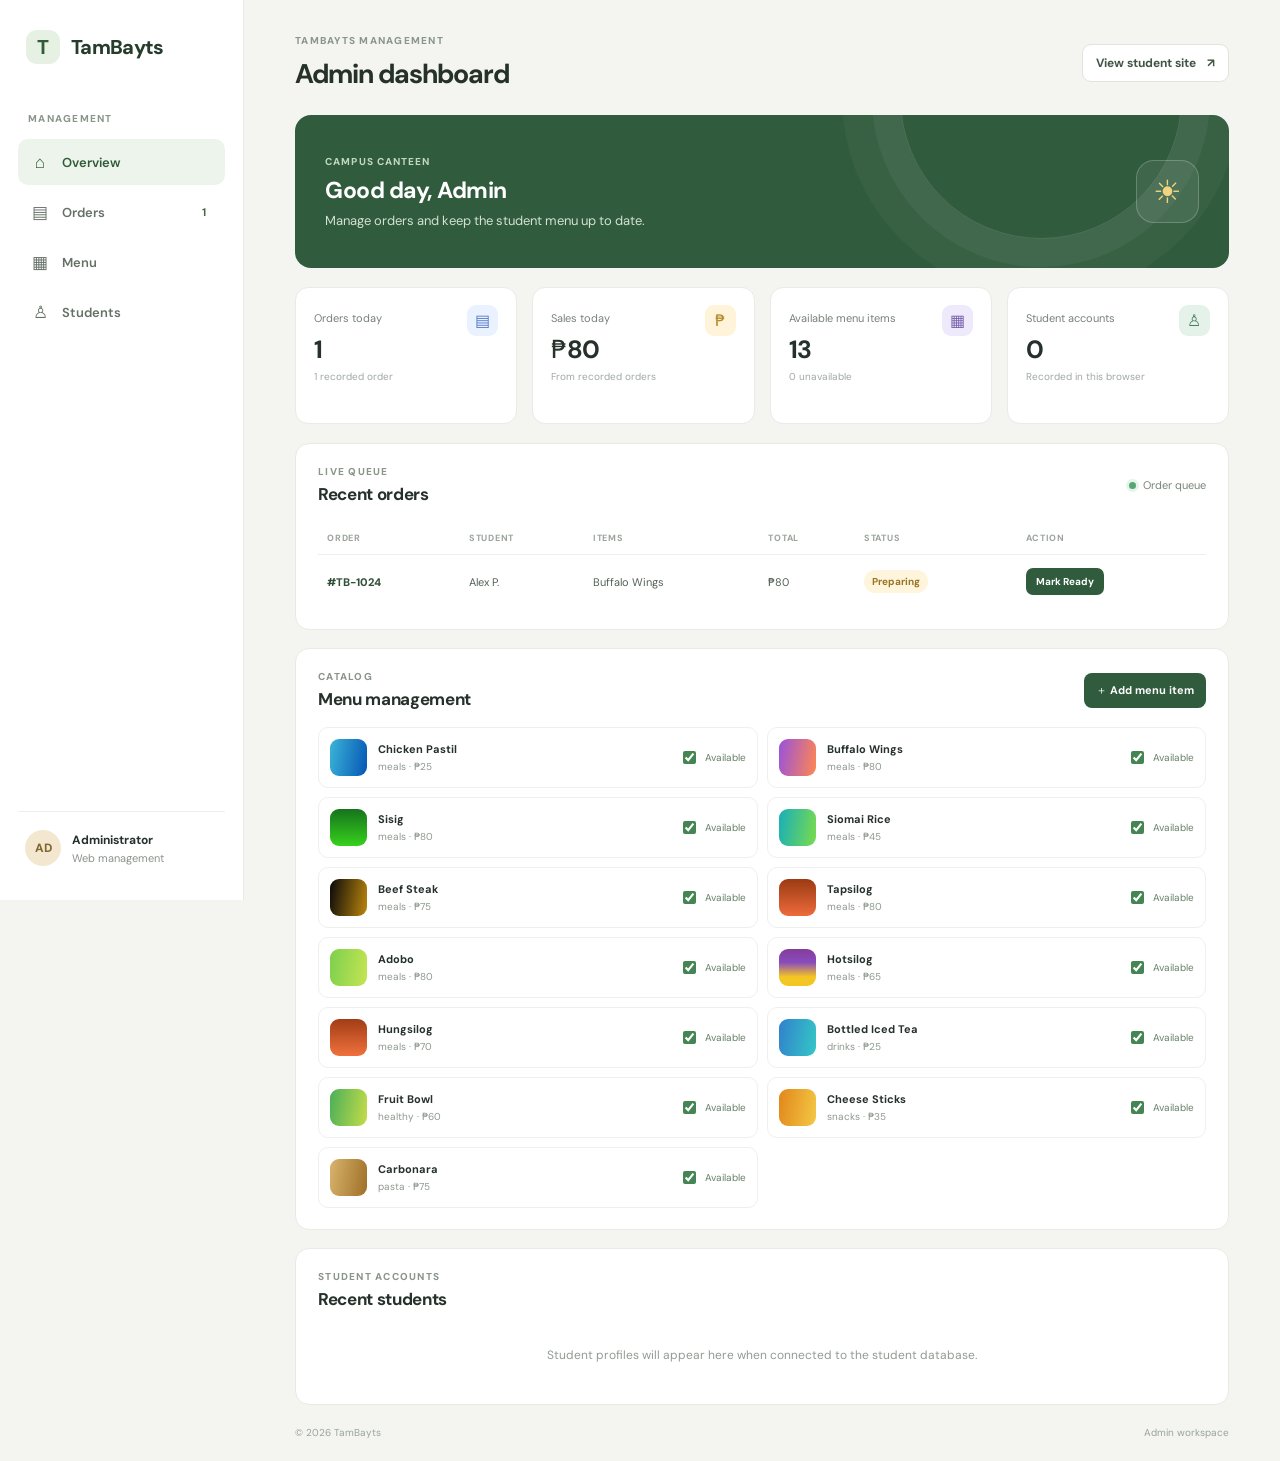
==== admin.html @ 19f4a73f "Add files via upload" ====
<!DOCTYPE html>
<html lang="en">
<head>
  <meta charset="UTF-8">
  <meta name="viewport" content="width=device-width, initial-scale=1">
  <meta name="theme-color" content="#f4f5f0">
  <title>TamBayts | Admin dashboard</title>
  <link rel="preconnect" href="https://fonts.googleapis.com">
  <link rel="preconnect" href="https://fonts.gstatic.com" crossorigin>
  <link href="https://fonts.googleapis.com/css2?family=DM+Sans:wght@400;500;600;700;800&display=swap" rel="stylesheet">
  <link rel="stylesheet" href="admin.css">
</head>
<body>
  <div class="admin-layout">
    <aside class="sidebar">
      <a class="wordmark" href="index.html"><span class="brand-mark">T</span> TamBayts</a>
      <p class="side-label">MANAGEMENT</p>
      <a class="side-link active" href="#overview"><span>⌂</span> Overview</a>
      <a class="side-link" href="#orders"><span>▤</span> Orders <b id="nav-order-count">0</b></a>
      <a class="side-link" href="#menu"><span>▦</span> Menu</a>
      <a class="side-link" href="#students"><span>♙</span> Students</a>
      <div class="sidebar-bottom"><div class="admin-avatar">AD</div><div><strong>Administrator</strong><small>Web management</small></div></div>
    </aside>

    <main class="dashboard" id="overview">
      <header class="topbar"><div><p class="eyebrow">TAMBAYTS MANAGEMENT</p><h1>Admin dashboard</h1></div><a class="view-site" href="index.html">View student site <span>↗</span></a></header>
      <section class="welcome"><div><p class="welcome-kicker">CAMPUS CANTEEN</p><h2>Good day, Admin</h2><p>Manage orders and keep the student menu up to date.</p></div><div class="welcome-icon">☀</div></section>

      <section class="stats" aria-label="Store summary">
        <article class="stat-card"><div class="stat-icon orders-icon">▤</div><span>Orders today</span><strong id="stat-orders">0</strong><small id="stat-orders-note">No orders yet</small></article>
        <article class="stat-card"><div class="stat-icon revenue-icon">₱</div><span>Sales today</span><strong id="stat-sales">₱0</strong><small>From recorded orders</small></article>
        <article class="stat-card"><div class="stat-icon menu-icon">▦</div><span>Available menu items</span><strong id="stat-menu">0</strong><small id="stat-menu-note">0 unavailable</small></article>
        <article class="stat-card"><div class="stat-icon student-icon">♙</div><span>Student accounts</span><strong id="stat-students">0</strong><small>Recorded in this browser</small></article>
      </section>

      <section class="panel order-panel" id="orders">
        <div class="panel-heading"><div><p class="eyebrow">LIVE QUEUE</p><h2>Recent orders</h2></div><span class="live-indicator"><i></i> Order queue</span></div>
        <div class="table-wrap"><table><thead><tr><th>ORDER</th><th>STUDENT</th><th>ITEMS</th><th>TOTAL</th><th>STATUS</th><th>ACTION</th></tr></thead><tbody id="admin-orders"></tbody></table></div>
        <div class="empty-state hidden" id="no-orders">No orders to show yet.</div>
      </section>

      <section class="panel menu-panel" id="menu">
        <div class="panel-heading"><div><p class="eyebrow">CATALOG</p><h2>Menu management</h2></div><button class="primary-button" id="add-menu-item">＋ Add menu item</button></div>
        <div class="menu-list" id="admin-menu"></div>
      </section>

      <section class="panel students-panel" id="students">
        <div class="panel-heading"><div><p class="eyebrow">STUDENT ACCOUNTS</p><h2>Recent students</h2></div></div>
        <div id="admin-students" class="student-list"></div>
        <div class="empty-state" id="no-students">Student profiles will appear here when connected to the student database.</div>
      </section>
      <footer>© 2026 TamBayts <span>Admin workspace</span></footer>
    </main>
  </div>
  <div class="toast" id="admin-toast" role="status" aria-live="polite"></div>
  <script src="app-data.js"></script>
  <script src="admin.js"></script>
</body>
</html>
---- admin.css ----
:root {
  font-family: "DM Sans", Arial, sans-serif;
  color: #26312b;
  background: #f4f5f0;
  font-synthesis: none;
  text-rendering: optimizeLegibility;
}

* {
  box-sizing: border-box;
}

body {
  margin: 0;
}

.admin-layout {
  min-height: 100vh;
}

.sidebar {
  position: fixed;
  inset: 0 auto 0 0;
  width: 244px;
  padding: 30px 18px;
  background: #fff;
  border-right: 1px solid #e9ebe5;
  display: flex;
  flex-direction: column;
}

.wordmark {
  display: flex;
  align-items: center;
  gap: 11px;
  margin: 0 0 48px 8px;
  color: #263d2d;
  text-decoration: none;
  font-size: 20px;
  font-weight: 800;
  letter-spacing: -0.7px;
}

.brand-mark {
  width: 34px;
  height: 34px;
  display: grid;
  place-items: center;
  border-radius: 11px;
  background: #e6f1e4;
  color: #315b38;
}

.side-label,
.eyebrow {
  margin: 0 0 9px;
  color: #8a968b;
  font-size: 10px;
  font-weight: 800;
  letter-spacing: 1.25px;
}

.side-label {
  padding-left: 10px;
  margin-bottom: 12px;
}

.side-link {
  height: 46px;
  display: flex;
  align-items: center;
  gap: 12px;
  margin: 2px 0;
  padding: 0 12px;
  border-radius: 10px;
  color: #657067;
  text-decoration: none;
  font-size: 13px;
  font-weight: 600;
}

.side-link span {
  width: 20px;
  font-size: 17px;
  text-align: center;
}

.side-link.active {
  background: #edf4eb;
  color: #315b38;
}

.side-link b {
  margin-left: auto;
  padding: 3px 7px;
  border-radius: 20px;
  background: #fff;
  color: #456449;
  font-size: 11px;
}

.sidebar-bottom {
  display: flex;
  align-items: center;
  gap: 11px;
  margin-top: auto;
  padding: 18px 7px 4px;
  border-top: 1px solid #edf0ea;
}

.admin-avatar {
  width: 36px;
  height: 36px;
  display: grid;
  place-items: center;
  border-radius: 50%;
  background: #f3e8cf;
  color: #81662d;
  font-size: 12px;
  font-weight: 800;
}

.sidebar-bottom strong,
.sidebar-bottom small {
  display: block;
}

.sidebar-bottom strong {
  font-size: 12px;
}

.sidebar-bottom small {
  margin-top: 3px;
  color: #8a938b;
  font-size: 11px;
}

.dashboard {
  max-width: 1500px;
  margin-left: 244px;
  padding: 34px clamp(22px, 4vw, 58px) 22px;
}

.topbar {
  display: flex;
  align-items: center;
  justify-content: space-between;
  gap: 20px;
  margin-bottom: 24px;
}

.topbar h1 {
  margin: 0;
  font-size: 27px;
  letter-spacing: -1px;
}

.view-site {
  padding: 10px 13px;
  border: 1px solid #dfe5dc;
  border-radius: 9px;
  background: white;
  color: #415545;
  text-decoration: none;
  font-size: 12px;
  font-weight: 700;
}

.view-site span {
  margin-left: 8px;
}

.welcome {
  position: relative;
  display: flex;
  align-items: center;
  justify-content: space-between;
  min-height: 153px;
  padding: 25px 30px;
  overflow: hidden;
  border-radius: 16px;
  background: #315b3d;
  color: white;
}

.welcome:after {
  content: "";
  position: absolute;
  width: 280px;
  height: 280px;
  right: 5%;
  top: -158px;
  border: 1px solid #ffffff20;
  border-radius: 50%;
  box-shadow: 0 0 0 28px #ffffff0c, 0 0 0 58px #ffffff09;
}

.welcome-kicker {
  margin: 0 0 7px;
  color: #c1d8bd;
  font-size: 10px;
  font-weight: 800;
  letter-spacing: 1.1px;
}

.welcome h2 {
  margin: 0;
  font-size: 23px;
  letter-spacing: -0.5px;
}

.welcome p:last-child {
  margin: 7px 0 0;
  color: #d4e2d2;
  font-size: 13px;
}

.welcome-icon {
  z-index: 1;
  display: grid;
  place-items: center;
  width: 63px;
  height: 63px;
  border: 1px solid #ffffff36;
  border-radius: 18px;
  background: #ffffff12;
  color: #f0d47f;
  font-size: 32px;
}

.stats {
  display: grid;
  grid-template-columns: repeat(4, minmax(0, 1fr));
  gap: 15px;
  margin: 19px 0;
}

.stat-card {
  position: relative;
  min-height: 137px;
  padding: 17px 18px;
  border: 1px solid #e9ebe5;
  border-radius: 13px;
  background: #fff;
}

.stat-icon {
  width: 31px;
  height: 31px;
  display: grid;
  place-items: center;
  float: right;
  border-radius: 9px;
  font-weight: 700;
}

.orders-icon {
  background: #eaf1ff;
  color: #557bc5;
}

.revenue-icon {
  background: #fff4d9;
  color: #b28b2c;
}

.menu-icon {
  background: #eee9fb;
  color: #7862ab;
}

.student-icon {
  background: #e4f2e9;
  color: #50805f;
}

.stat-card > span {
  display: block;
  margin-top: 6px;
  color: #778179;
  font-size: 11px;
}

.stat-card > strong {
  display: block;
  margin-top: 8px;
  font-size: 25px;
  letter-spacing: -0.6px;
}

.stat-card > small {
  display: block;
  margin-top: 4px;
  color: #a0a8a1;
  font-size: 10px;
}

.panel {
  margin-top: 18px;
  padding: 21px 22px;
  border: 1px solid #e8ebe4;
  border-radius: 14px;
  background: #fff;
}

.panel-heading {
  display: flex;
  align-items: center;
  justify-content: space-between;
  gap: 14px;
  margin-bottom: 17px;
}

.panel-heading h2 {
  margin: 0;
  font-size: 17px;
  letter-spacing: -0.35px;
}

.panel-heading .eyebrow {
  margin-bottom: 5px;
}

.live-indicator {
  display: flex;
  align-items: center;
  gap: 7px;
  color: #78847a;
  font-size: 11px;
}

.live-indicator i {
  width: 7px;
  height: 7px;
  border-radius: 50%;
  background: #55a773;
  box-shadow: 0 0 0 3px #e7f4eb;
}

.table-wrap {
  width: 100%;
  overflow-x: auto;
}

table {
  width: 100%;
  border-collapse: collapse;
  white-space: nowrap;
}

th {
  padding: 10px 9px;
  border-bottom: 1px solid #edf0ea;
  color: #9ba39c;
  text-align: left;
  font-size: 9px;
  letter-spacing: 0.7px;
}

td {
  padding: 13px 9px;
  border-bottom: 1px solid #f0f1ed;
  color: #536057;
  font-size: 11px;
}

tbody tr:last-child td {
  border-bottom: 0;
}

.order-code {
  color: #324f39;
  font-weight: 800;
}

.status-pill {
  display: inline-block;
  padding: 5px 8px;
  border-radius: 20px;
  background: #fff4dc;
  color: #987422;
  font-size: 10px;
  font-weight: 700;
}

.status-pill.ready {
  background: #e8f4e9;
  color: #40704a;
}

.status-pill.picked {
  background: #edf0ed;
  color: #727d74;
}

.table-action {
  padding: 7px 10px;
  border: 0;
  border-radius: 7px;
  background: #315b3d;
  color: #fff;
  font: inherit;
  font-size: 10px;
  font-weight: 700;
  cursor: pointer;
}

.table-action:disabled {
  background: #e9ede8;
  color: #8c958c;
  cursor: default;
}

.primary-button {
  padding: 10px 12px;
  border: 0;
  border-radius: 8px;
  background: #315b3d;
  color: white;
  font: inherit;
  font-size: 11px;
  font-weight: 700;
  cursor: pointer;
}

.menu-list {
  display: grid;
  grid-template-columns: repeat(2, minmax(0, 1fr));
  gap: 9px;
}

.menu-row {
  display: flex;
  align-items: center;
  gap: 11px;
  min-width: 0;
  padding: 11px;
  border: 1px solid #eff0ec;
  border-radius: 10px;
}

.food-swatch {
  width: 37px;
  height: 37px;
  flex: none;
  border-radius: 9px;
  background: linear-gradient(140deg, #f4cf75, #e6a94c);
}

.menu-details {
  flex: 1;
  min-width: 0;
}

.menu-details strong,
.menu-details small {
  display: block;
  overflow: hidden;
  text-overflow: ellipsis;
  white-space: nowrap;
}

.menu-details strong {
  font-size: 11px;
}

.menu-details small {
  margin-top: 4px;
  color: #8e988f;
  font-size: 10px;
}

.availability {
  display: flex;
  align-items: center;
  gap: 6px;
  color: #67816a;
  font-size: 10px;
  white-space: nowrap;
}

.availability input {
  accent-color: #458554;
}

.availability.off {
  color: #ac756d;
}

.student-list {
  display: grid;
  grid-template-columns: repeat(2, minmax(0, 1fr));
  gap: 9px;
}

.student-row {
  display: flex;
  align-items: center;
  gap: 10px;
  padding: 11px;
  border: 1px solid #eff0ec;
  border-radius: 10px;
}

.student-avatar {
  width: 33px;
  height: 33px;
  display: grid;
  place-items: center;
  border-radius: 50%;
  background: #edf3e9;
  color: #466346;
  font-size: 10px;
  font-weight: 800;
}

.student-row strong,
.student-row small {
  display: block;
}

.student-row strong {
  font-size: 11px;
}

.student-row small {
  margin-top: 3px;
  color: #929b93;
  font-size: 10px;
}

.empty-state {
  padding: 20px 10px;
  color: #929b93;
  text-align: center;
  font-size: 12px;
}

.hidden {
  display: none !important;
}

footer {
  display: flex;
  justify-content: space-between;
  margin-top: 21px;
  color: #9aa39b;
  font-size: 10px;
}

.toast {
  position: fixed;
  left: 50%;
  bottom: 22px;
  z-index: 5;
  padding: 11px 16px;
  transform: translate(-50%, 15px);
  border-radius: 9px;
  background: #263b2c;
  color: #fff;
  font-size: 12px;
  opacity: 0;
  pointer-events: none;
  transition: 0.2s;
}

.toast.show {
  transform: translate(-50%, 0);
  opacity: 1;
}

@media (max-width: 1050px) {
  .sidebar {
    width: 205px;
  }

  .dashboard {
    margin-left: 205px;
    padding: 28px 24px;
  }

  .stats {
    grid-template-columns: repeat(2, minmax(0, 1fr));
  }
}

@media (max-width: 720px) {
  .sidebar {
    position: sticky;
    inset: 0 0 auto;
    width: auto;
    height: 62px;
    z-index: 4;
    flex-direction: row;
    align-items: center;
    padding: 0 14px;
    border-right: 0;
    border-bottom: 1px solid #e9ebe5;
  }

  .wordmark {
    margin: 0 auto 0 0;
    font-size: 17px;
  }

  .brand-mark {
    width: 31px;
    height: 31px;
  }

  .side-label,
  .sidebar-bottom {
    display: none;
  }

  .side-link {
    width: 38px;
    height: 38px;
    justify-content: center;
    gap: 0;
    margin: 0 2px;
    padding: 0;
  }

  .side-link span {
    font-size: 16px;
  }

  .side-link:not(.active) {
    font-size: 0;
  }

  .side-link b {
    display: none;
  }

  .dashboard {
    margin: 0;
    padding: 23px 15px;
  }

  .topbar h1 {
    font-size: 23px;
  }

  .view-site {
    font-size: 10px;
  }

  .welcome {
    min-height: 136px;
    padding: 20px;
  }

  .welcome h2 {
    font-size: 20px;
  }

  .stats {
    gap: 9px;
  }

  .stat-card {
    min-height: 124px;
    padding: 13px;
  }

  .stat-card > strong {
    font-size: 22px;
  }

  .panel {
    padding: 17px 13px;
  }

  .panel-heading h2 {
    font-size: 15px;
  }

  .menu-list,
  .student-list {
    grid-template-columns: 1fr;
  }

  .menu-panel .panel-heading {
    align-items: flex-start;
  }

  .menu-panel .primary-button {
    font-size: 10px;
    padding: 9px;
  }

  .order-panel table {
    min-width: 670px;
  }

  footer {
    font-size: 9px;
  }
}
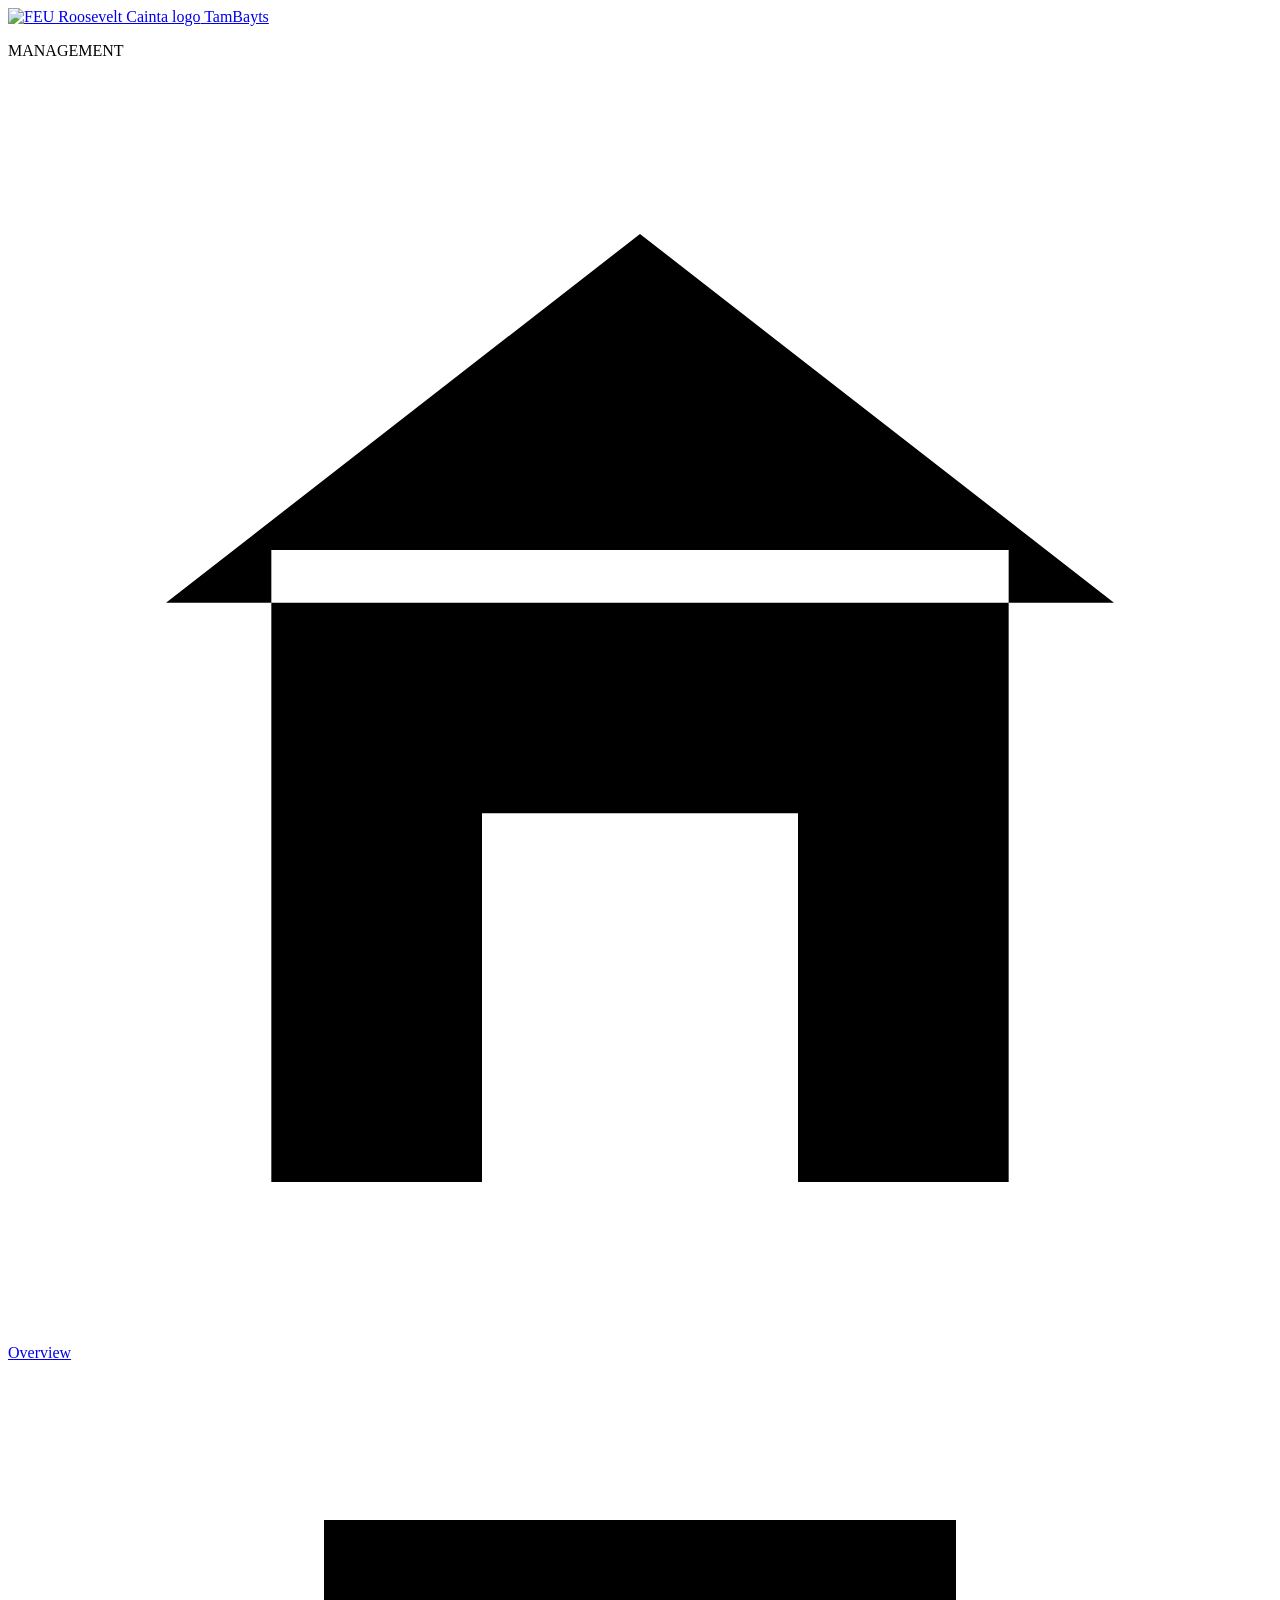
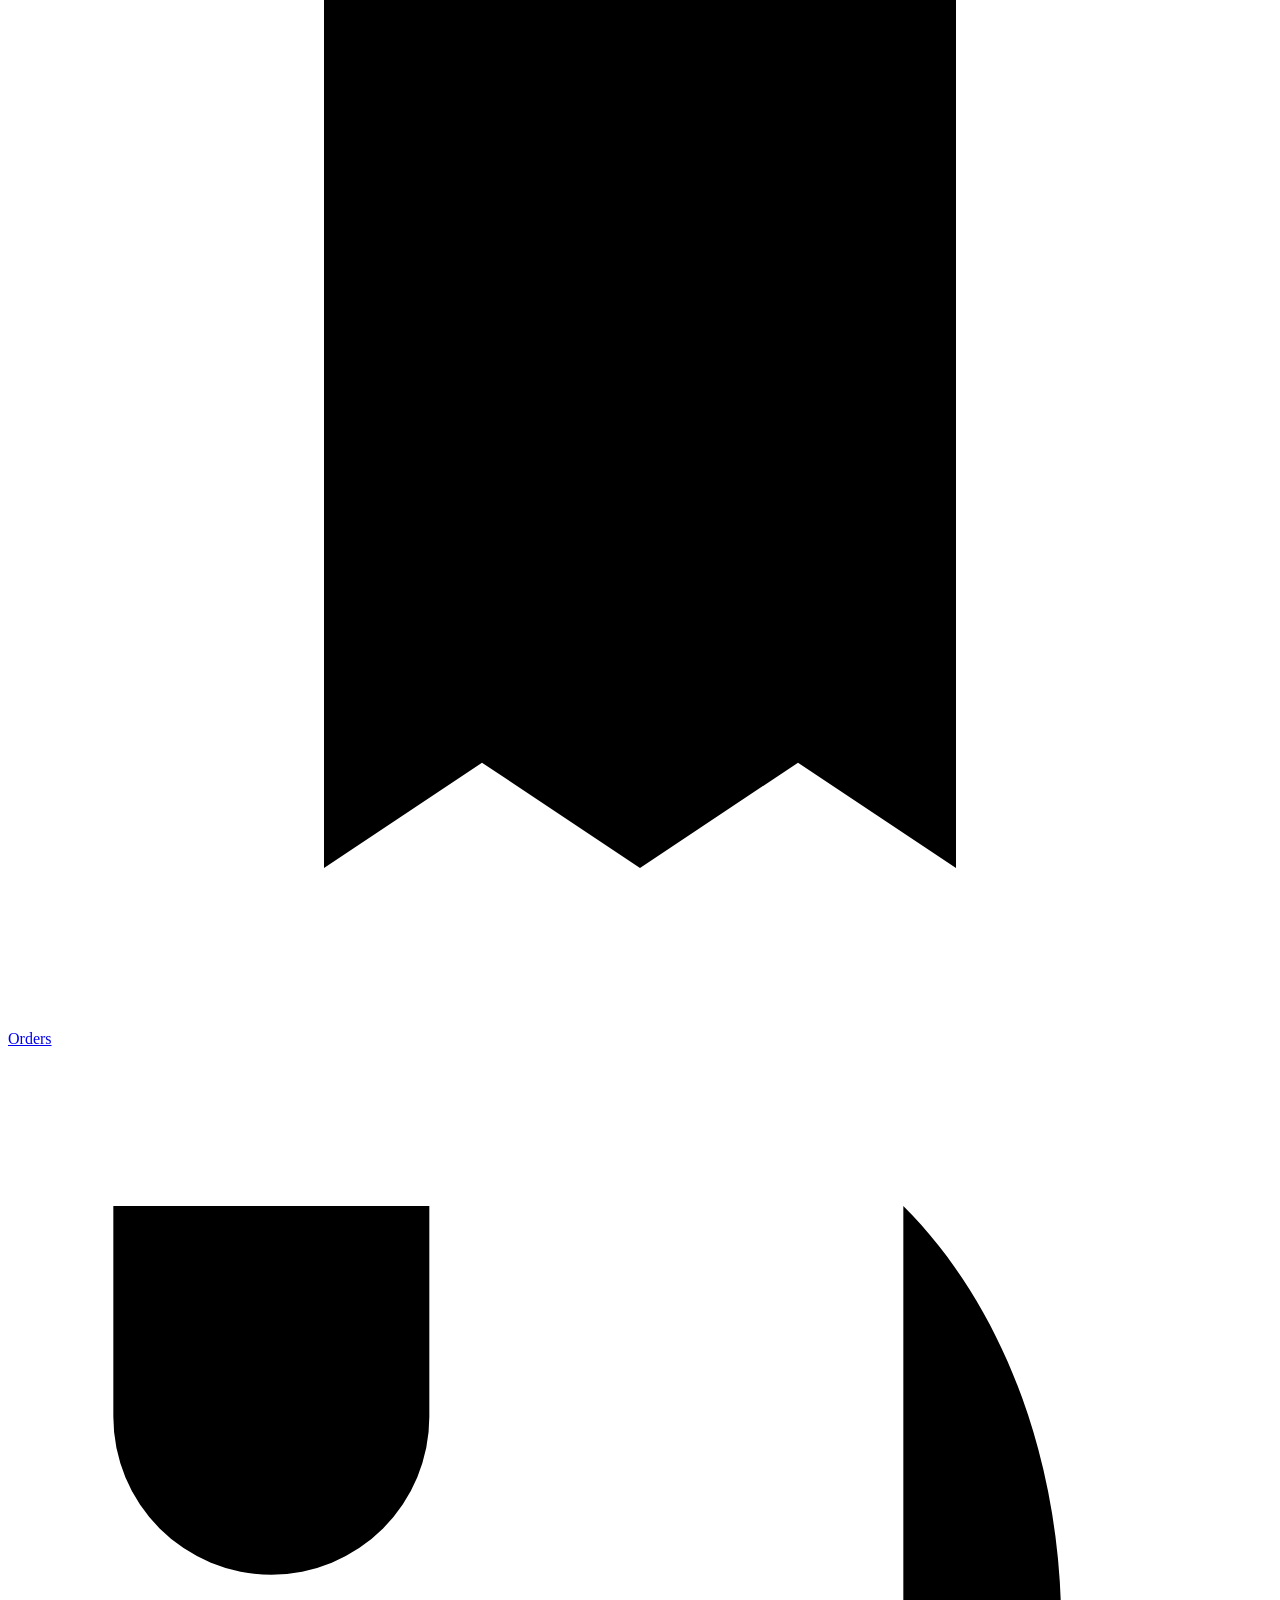
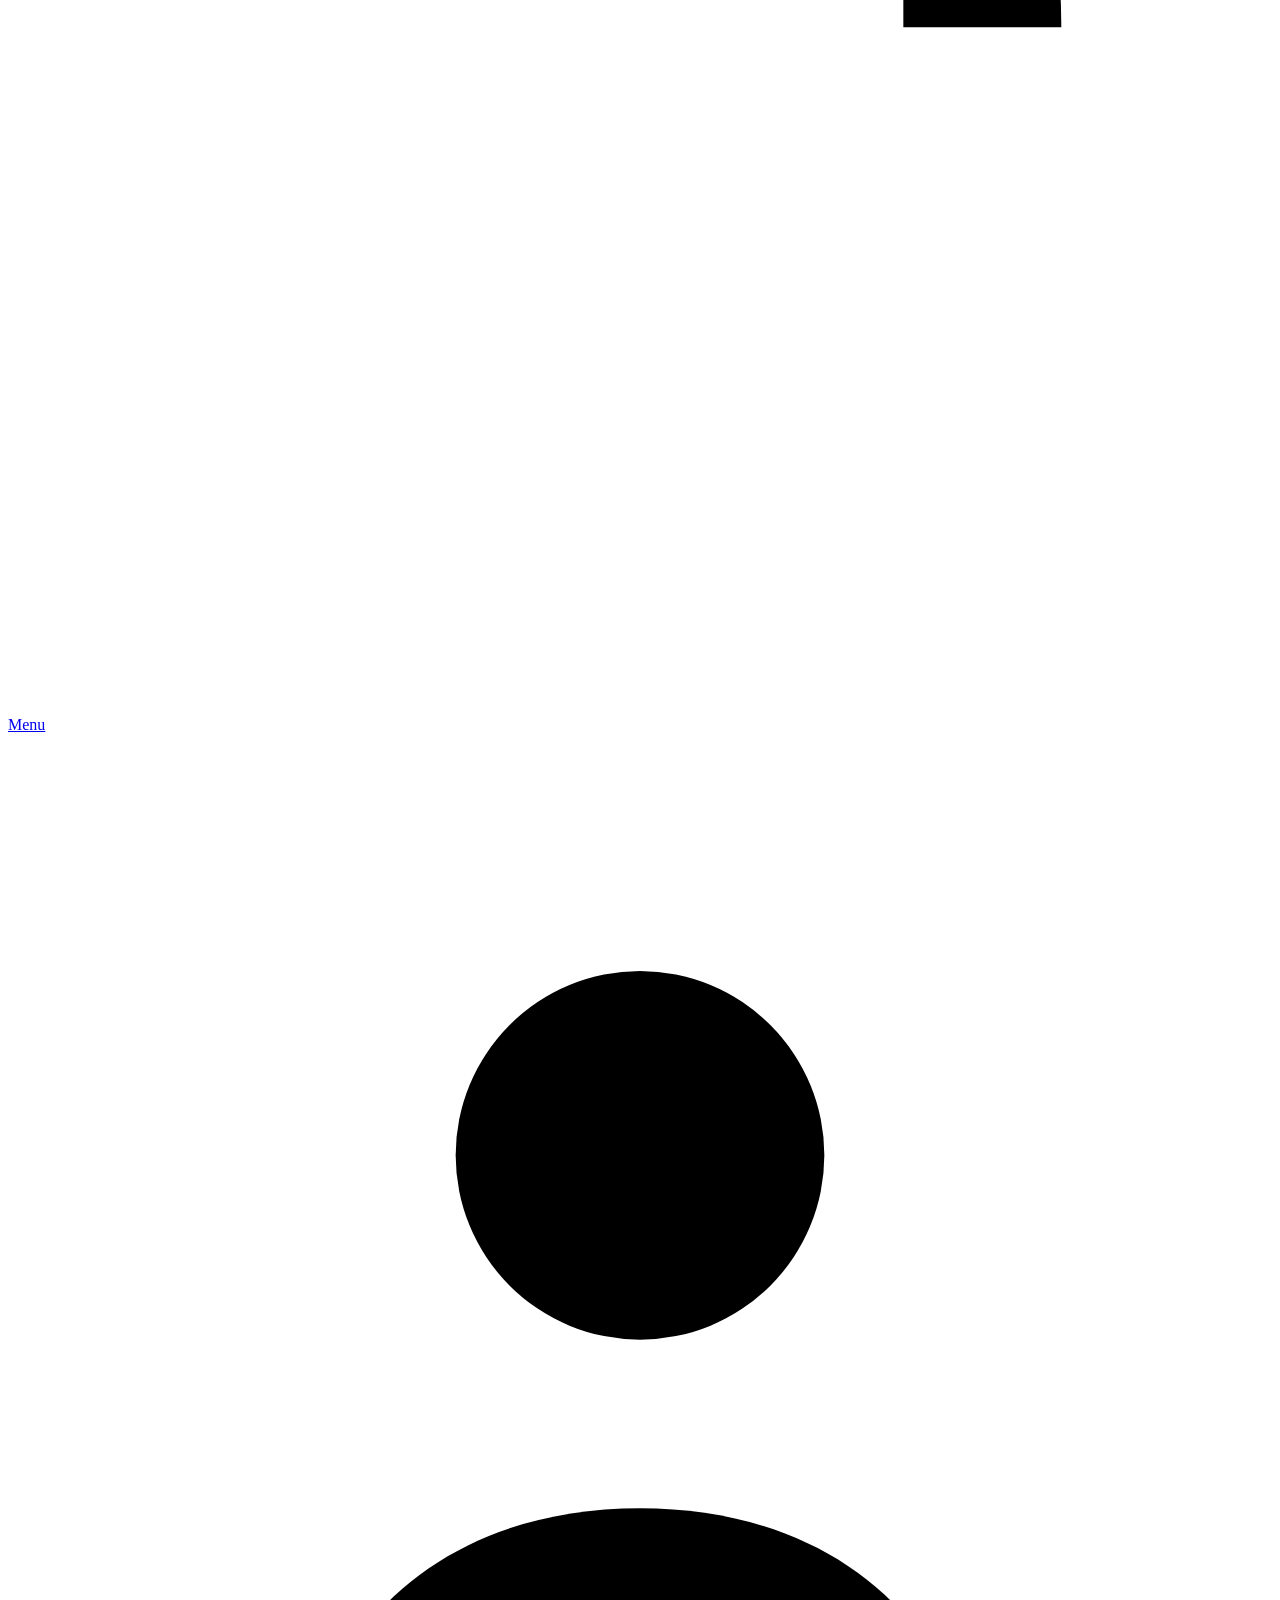
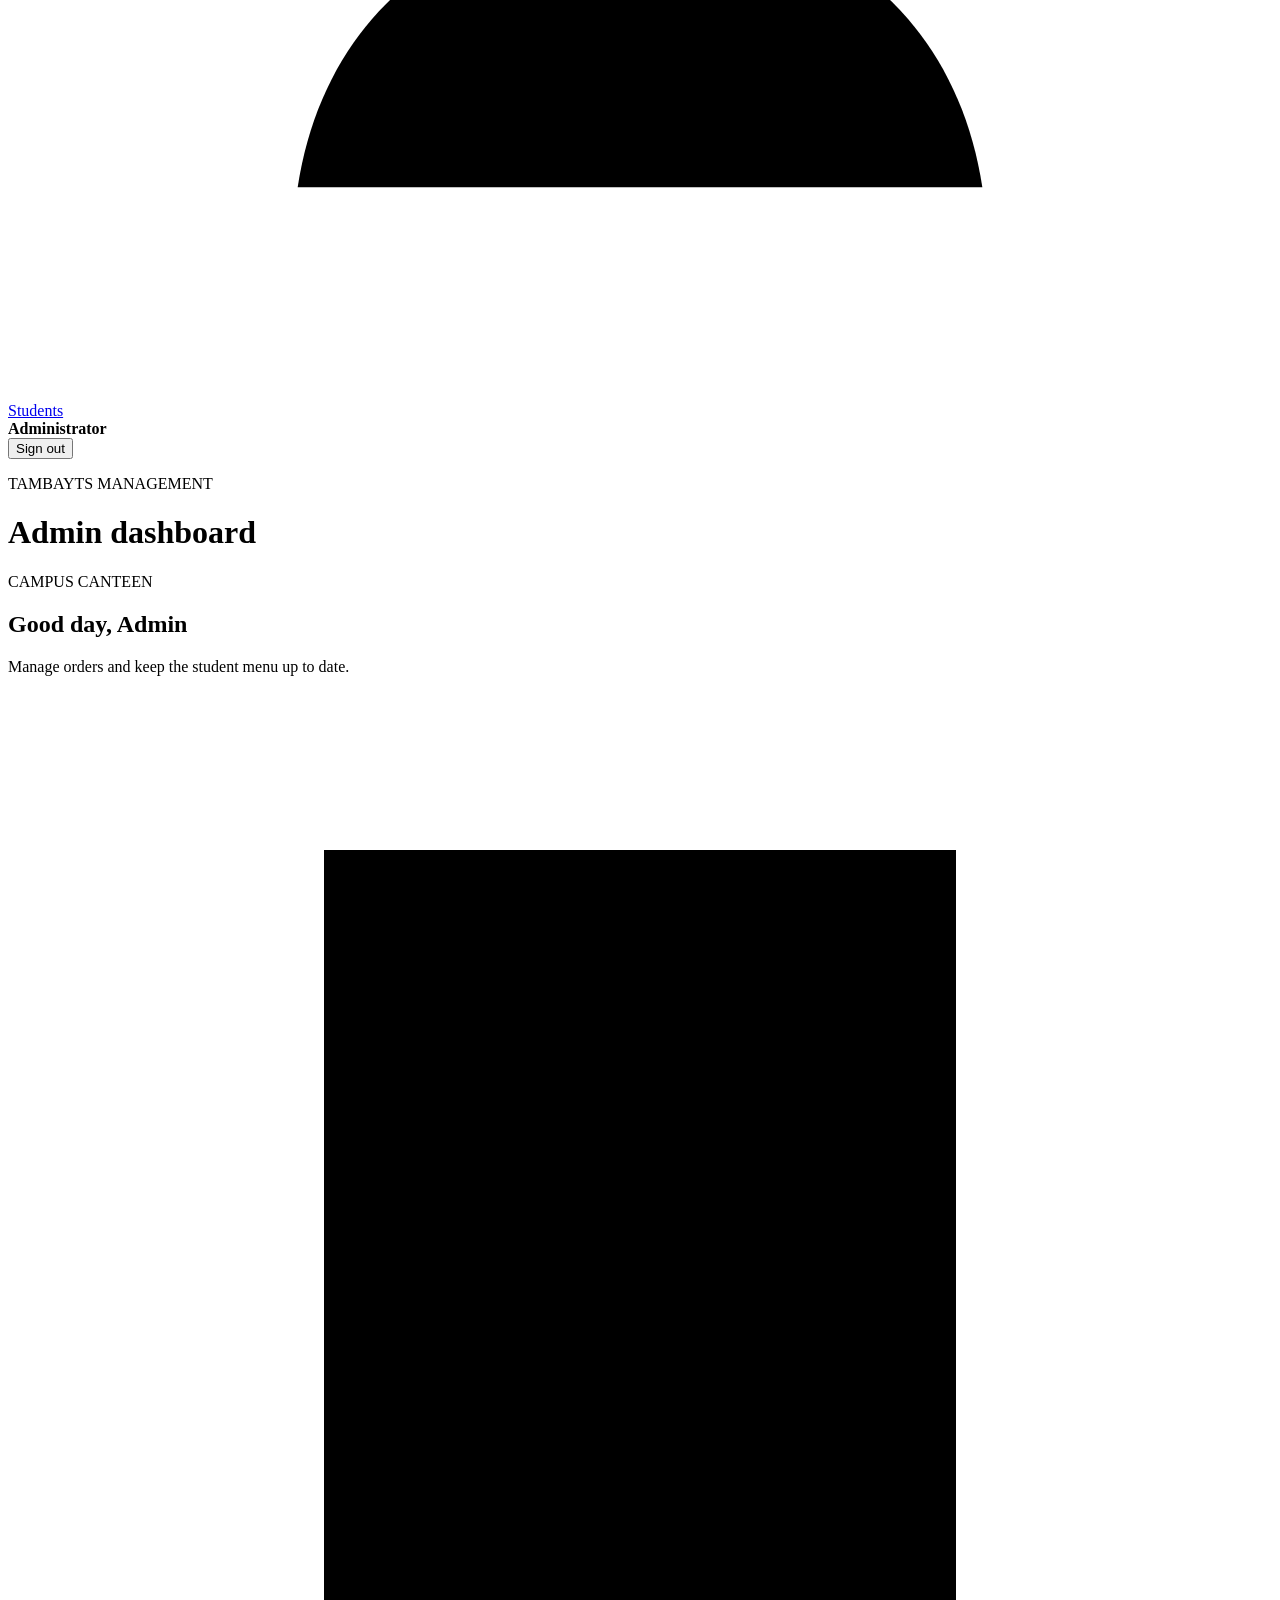
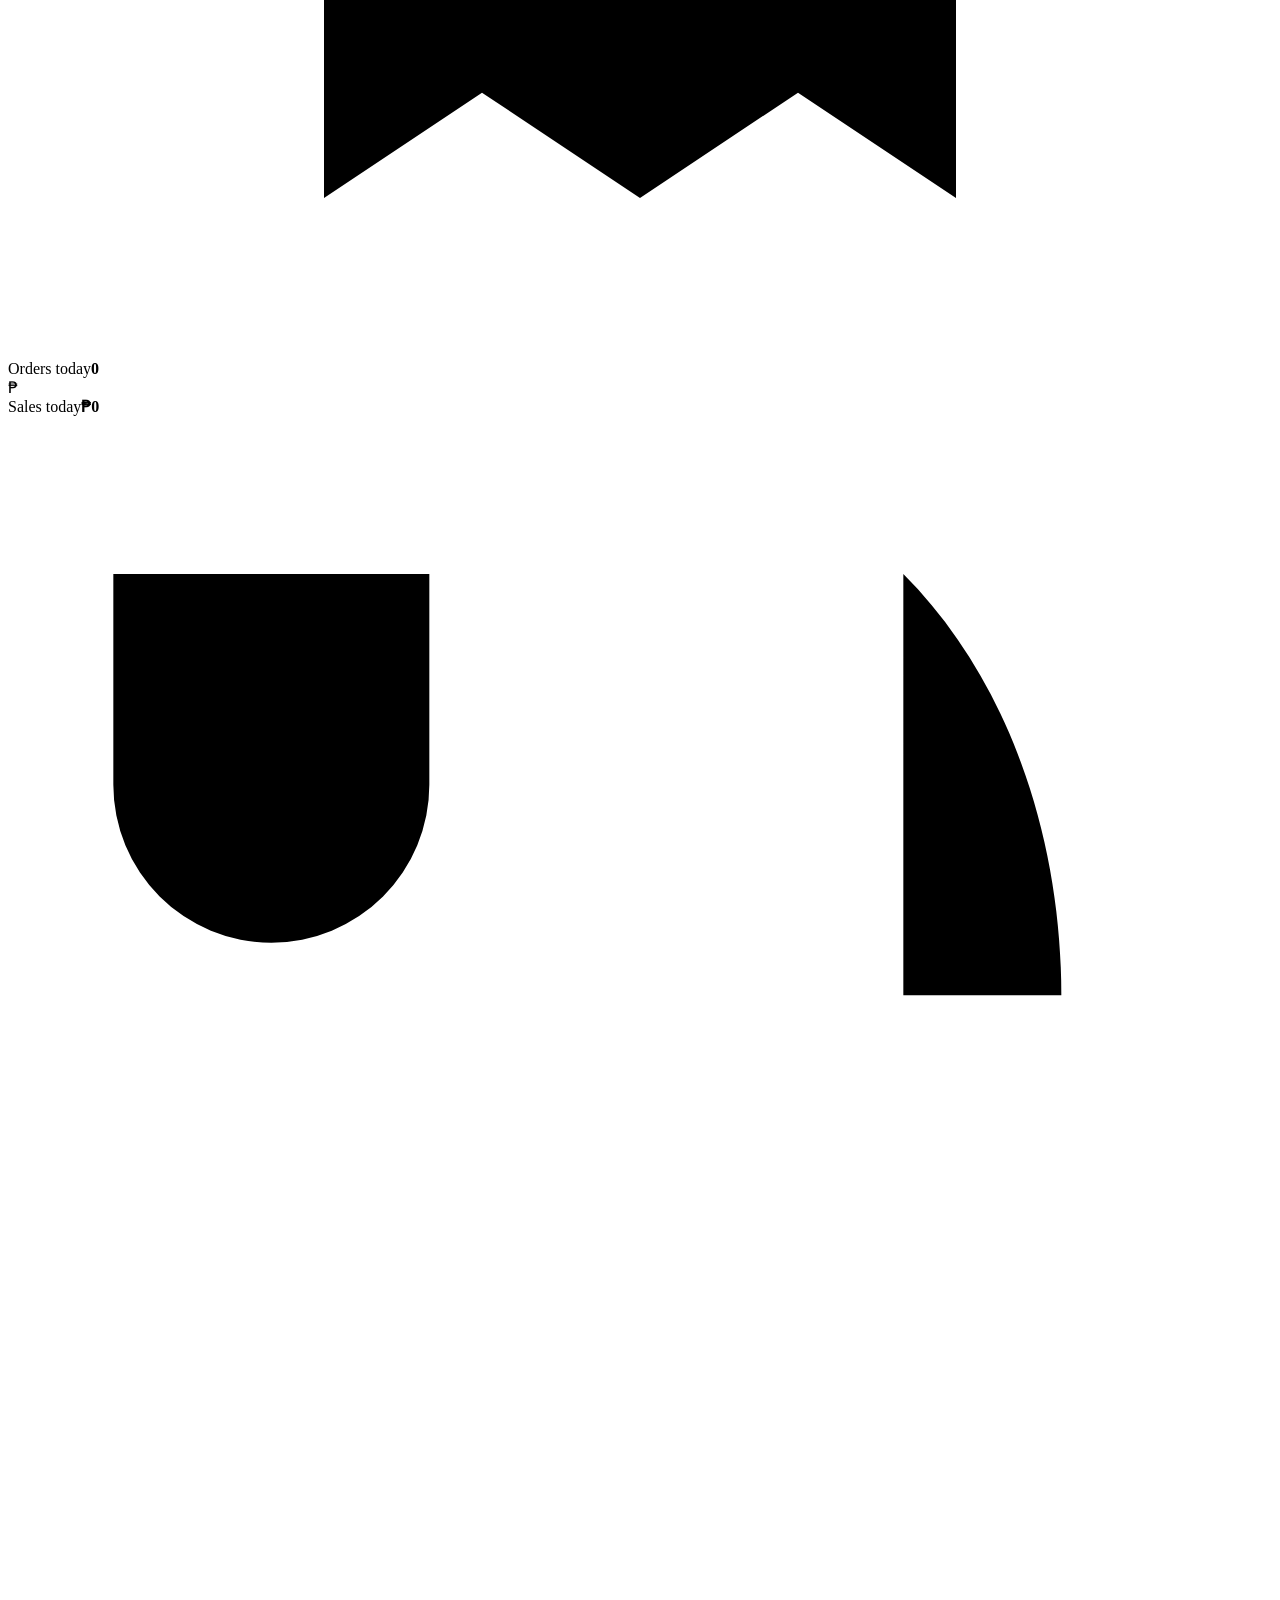
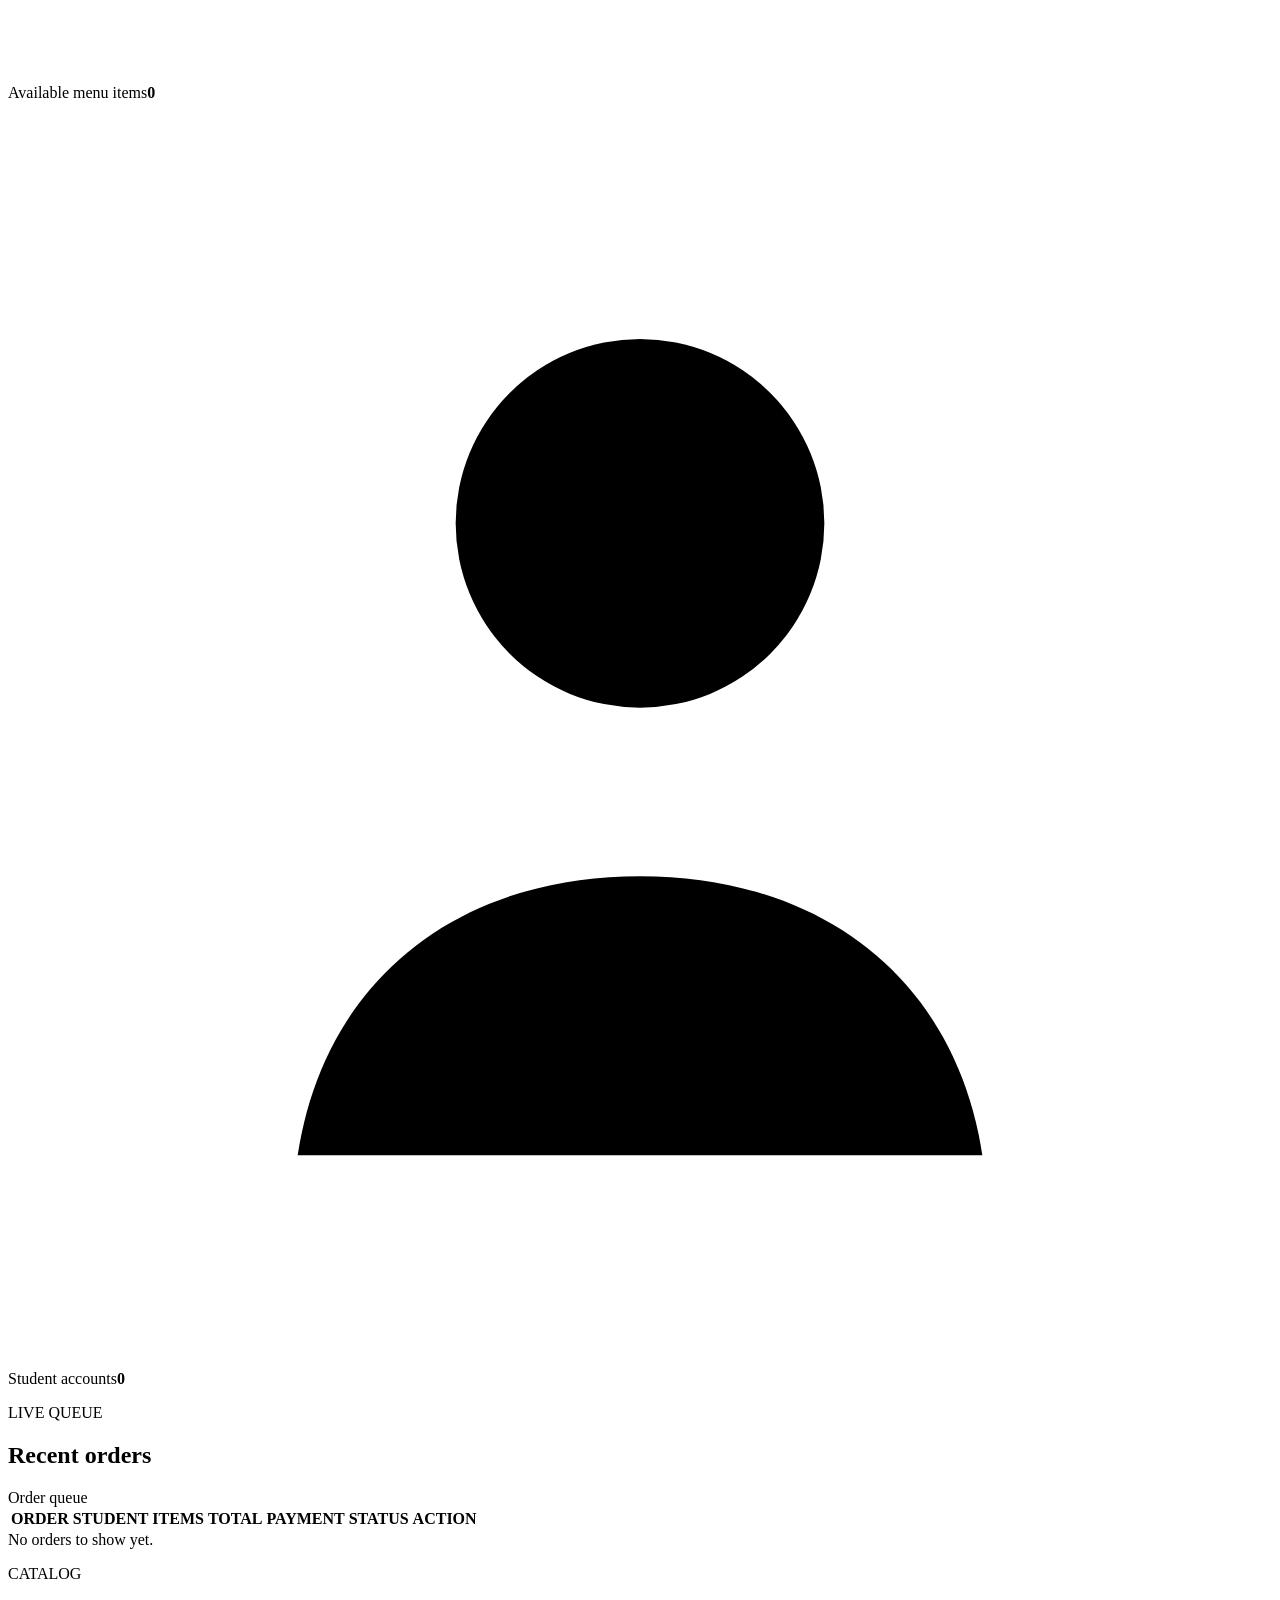
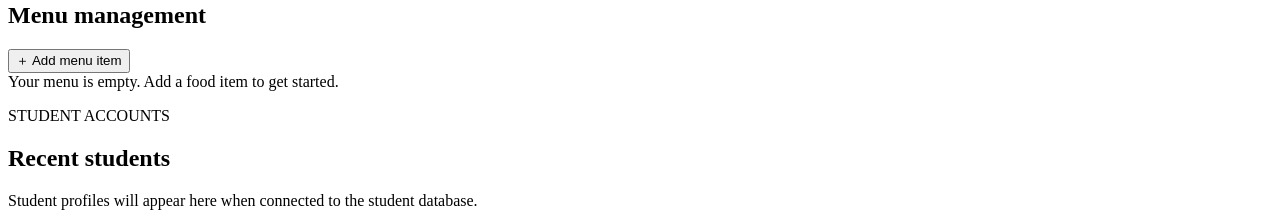
==== commit b727de3e: "Add files via upload" ====
--- a/admin.html
+++ b/admin.html
@@ -5,43 +5,45 @@
   <meta name="viewport" content="width=device-width, initial-scale=1">
   <meta name="theme-color" content="#f4f5f0">
   <title>TamBayts | Admin dashboard</title>
+  <link rel="icon" type="image/png" sizes="128x128" href="images/feu-roosevelt-favicon.png?v=20261103-1">
   <link rel="preconnect" href="https://fonts.googleapis.com">
   <link rel="preconnect" href="https://fonts.gstatic.com" crossorigin>
-  <link href="https://fonts.googleapis.com/css2?family=DM+Sans:wght@400;500;600;700;800&display=swap" rel="stylesheet">
-  <link rel="stylesheet" href="admin.css">
+  <link href="https://fonts.googleapis.com/css2?family=DM+Sans:wght@400;500;600;700;800&family=DM+Serif+Display&display=swap" rel="stylesheet">
+  <link rel="stylesheet" href="css/admin.css?v=20261108-7">
 </head>
 <body>
   <div class="admin-layout">
     <aside class="sidebar">
-      <a class="wordmark" href="index.html"><span class="brand-mark">T</span> TamBayts</a>
+      <a class="wordmark" href="index.html"><img class="brand-mark" src="images/feu-roosevelt-logo.png?v=20261103-1" alt="FEU Roosevelt Cainta logo"> TamBayts</a>
       <p class="side-label">MANAGEMENT</p>
-      <a class="side-link active" href="#overview"><span>⌂</span> Overview</a>
-      <a class="side-link" href="#orders"><span>▤</span> Orders <b id="nav-order-count">0</b></a>
-      <a class="side-link" href="#menu"><span>▦</span> Menu</a>
-      <a class="side-link" href="#students"><span>♙</span> Students</a>
-      <div class="sidebar-bottom"><div class="admin-avatar">AD</div><div><strong>Administrator</strong><small>Web management</small></div></div>
+      <a class="side-link active" href="#overview"><svg viewBox="0 0 24 24" aria-hidden="true"><path d="m3 10 9-7 9 7M5 9v12h14V9M9 21v-7h6v7"></path></svg> Overview</a>
+      <a class="side-link" href="#orders"><svg viewBox="0 0 24 24" aria-hidden="true"><path d="M6 3h12v18l-3-2-3 2-3-2-3 2V3Z"></path><path d="M9 8h6m-6 4h6m-6 4h4"></path></svg> Orders <b id="nav-order-count" hidden></b></a>
+      <a class="side-link" href="#menu"><svg viewBox="0 0 24 24" aria-hidden="true"><path d="M5 3v6m-3-6v4a3 3 0 0 0 6 0V3M5 10v11M17 3v18m0-18c2 2 3 5 3 8h-3"></path></svg> Menu</a>
+      <a class="side-link" href="#students"><svg viewBox="0 0 24 24" aria-hidden="true"><circle cx="12" cy="8" r="3.5"></circle><path d="M5.5 20c.5-3.3 3-5.3 6.5-5.3s6 2 6.5 5.3"></path></svg> Students</a>
+      <div class="sidebar-bottom"><div class="admin-account-label"><strong>Administrator</strong></div><button type="button" id="sign-out" class="sign-out-button">Sign out</button></div>
     </aside>
 
     <main class="dashboard" id="overview">
-      <header class="topbar"><div><p class="eyebrow">TAMBAYTS MANAGEMENT</p><h1>Admin dashboard</h1></div><a class="view-site" href="index.html">View student site <span>↗</span></a></header>
-      <section class="welcome"><div><p class="welcome-kicker">CAMPUS CANTEEN</p><h2>Good day, Admin</h2><p>Manage orders and keep the student menu up to date.</p></div><div class="welcome-icon">☀</div></section>
+      <header class="topbar"><div><p class="eyebrow">TAMBAYTS MANAGEMENT</p><h1>Admin dashboard</h1></div></header>
+      <section class="welcome"><div><p class="welcome-kicker">CAMPUS CANTEEN</p><h2>Good day, Admin</h2><p>Manage orders and keep the student menu up to date.</p></div></section>
 
       <section class="stats" aria-label="Store summary">
-        <article class="stat-card"><div class="stat-icon orders-icon">▤</div><span>Orders today</span><strong id="stat-orders">0</strong><small id="stat-orders-note">No orders yet</small></article>
-        <article class="stat-card"><div class="stat-icon revenue-icon">₱</div><span>Sales today</span><strong id="stat-sales">₱0</strong><small>From recorded orders</small></article>
-        <article class="stat-card"><div class="stat-icon menu-icon">▦</div><span>Available menu items</span><strong id="stat-menu">0</strong><small id="stat-menu-note">0 unavailable</small></article>
-        <article class="stat-card"><div class="stat-icon student-icon">♙</div><span>Student accounts</span><strong id="stat-students">0</strong><small>Recorded in this browser</small></article>
+        <article class="stat-card"><div class="stat-icon orders-icon"><svg viewBox="0 0 24 24" aria-hidden="true"><path d="M6 3h12v18l-3-2-3 2-3-2-3 2V3Z"></path><path d="M9 8h6m-6 4h6m-6 4h4"></path></svg></div><span>Orders today</span><strong id="stat-orders">0</strong></article>
+        <article class="stat-card"><div class="stat-icon revenue-icon">₱</div><span>Sales today</span><strong id="stat-sales">₱0</strong></article>
+        <article class="stat-card"><div class="stat-icon menu-icon"><svg viewBox="0 0 24 24" aria-hidden="true"><path d="M5 3v6m-3-6v4a3 3 0 0 0 6 0V3M5 10v11M17 3v18m0-18c2 2 3 5 3 8h-3"></path></svg></div><span>Available menu items</span><strong id="stat-menu">0</strong></article>
+        <article class="stat-card"><div class="stat-icon student-icon"><svg viewBox="0 0 24 24" aria-hidden="true"><circle cx="12" cy="8" r="3.5"></circle><path d="M5.5 20c.5-3.3 3-5.3 6.5-5.3s6 2 6.5 5.3"></path></svg></div><span>Student accounts</span><strong id="stat-students">0</strong></article>
       </section>
 
       <section class="panel order-panel" id="orders">
         <div class="panel-heading"><div><p class="eyebrow">LIVE QUEUE</p><h2>Recent orders</h2></div><span class="live-indicator"><i></i> Order queue</span></div>
-        <div class="table-wrap"><table><thead><tr><th>ORDER</th><th>STUDENT</th><th>ITEMS</th><th>TOTAL</th><th>STATUS</th><th>ACTION</th></tr></thead><tbody id="admin-orders"></tbody></table></div>
+        <div class="table-wrap"><table><thead><tr><th>ORDER</th><th>STUDENT</th><th>ITEMS</th><th>TOTAL</th><th>PAYMENT</th><th>STATUS</th><th>ACTION</th></tr></thead><tbody id="admin-orders"></tbody></table></div>
         <div class="empty-state hidden" id="no-orders">No orders to show yet.</div>
       </section>
 
       <section class="panel menu-panel" id="menu">
         <div class="panel-heading"><div><p class="eyebrow">CATALOG</p><h2>Menu management</h2></div><button class="primary-button" id="add-menu-item">＋ Add menu item</button></div>
         <div class="menu-list" id="admin-menu"></div>
+        <div class="empty-state hidden" id="no-menu-items">Your menu is empty. Add a food item to get started.</div>
       </section>
 
       <section class="panel students-panel" id="students">
@@ -49,11 +51,59 @@
         <div id="admin-students" class="student-list"></div>
         <div class="empty-state" id="no-students">Student profiles will appear here when connected to the student database.</div>
       </section>
-      <footer>© 2026 TamBayts <span>Admin workspace</span></footer>
     </main>
   </div>
+  <dialog class="menu-dialog" id="menu-item-dialog" aria-labelledby="add-menu-title">
+    <form id="menu-item-form" class="menu-form" enctype="multipart/form-data">
+      <div class="dialog-heading"><div><p class="eyebrow">MENU CATALOG</p><h2 id="add-menu-title">Add a food item</h2></div><button class="dialog-close" type="button" id="cancel-add-menu-item" aria-label="Close">×</button></div>
+      <label>Food name<input name="name" maxlength="120" required placeholder="e.g. Chicken Pastil"></label>
+      <div class="form-row">
+        <label>Price (₱)<input name="price" type="number" min="0" max="99999999.99" step="0.01" required placeholder="0.00"></label>
+        <label>Category<select name="category" required>
+          <option value="" selected disabled>Choose a category</option>
+          <option value="meals">Rice meals</option>
+          <option value="drinks">Drinks</option>
+          <option value="snacks">Snacks</option>
+          <option value="healthy">Healthy</option>
+          <option value="pasta">Pasta</option>
+        </select></label>
+      </div>
+      <label>Stall name<input name="stall" maxlength="80" value="Campus Stall" required></label>
+      <div class="menu-image-field">
+        <span class="menu-image-label">Food photo <small>Optional</small></span>
+        <div class="image-dropzone" id="menu-image-dropzone" role="button" tabindex="0" aria-label="Add a food photo by dropping a file or browsing">
+          <input id="menu-image" name="image" type="file" accept="image/jpeg,image/png,image/webp" hidden>
+          <div class="image-dropzone-copy"><strong id="menu-image-title">Drop a photo here or browse</strong><span id="menu-image-name">JPEG, PNG, or WebP · up to 5 MB</span></div>
+          <img id="menu-image-preview" alt="Selected food photo preview" hidden>
+        </div>
+      </div>
+      <div class="dialog-actions"><button class="secondary-button" id="cancel-add-menu-item-secondary" type="button">Cancel</button><button class="primary-button" type="submit">Save to menu</button></div>
+    </form>
+  </dialog>
+  <dialog class="menu-dialog" id="remove-menu-dialog" aria-labelledby="remove-menu-title">
+    <form id="remove-menu-form" class="menu-form">
+      <div class="dialog-heading"><div><p class="eyebrow">MENU CATALOG</p><h2 id="remove-menu-title">Remove this food?</h2></div><button class="dialog-close" type="button" id="close-remove-menu" aria-label="Close">×</button></div>
+      <p class="remove-confirm-copy">Are you sure you want to remove <strong id="remove-menu-name"></strong> from the menu? Existing order records will be kept.</p>
+      <div class="dialog-actions"><button class="secondary-button" id="cancel-remove-menu" type="button">Cancel</button><button class="danger-button" id="confirm-remove-menu" type="submit">Remove food</button></div>
+    </form>
+  </dialog>
+  <dialog class="menu-dialog" id="delete-order-dialog" aria-labelledby="delete-order-title">
+    <div class="menu-form">
+      <div class="dialog-heading"><div><p class="eyebrow">RECENT ORDERS</p><h2 id="delete-order-title">Delete this order?</h2></div><button class="dialog-close" type="button" id="close-delete-order" aria-label="Close">×</button></div>
+      <p class="remove-confirm-copy" id="delete-order-copy">Are you sure you want to remove this order? This action cannot be undone.</p>
+      <div class="dialog-actions"><button class="secondary-button" id="cancel-delete-order" type="button">Cancel</button><button class="danger-button" id="confirm-delete-order" type="button">Remove order</button></div>
+    </div>
+  </dialog>
+  <dialog class="menu-dialog" id="sign-out-dialog" aria-labelledby="sign-out-title">
+    <div class="menu-form">
+      <div class="dialog-heading"><div><p class="eyebrow">ACCOUNT</p><h2 id="sign-out-title">Sign out?</h2></div></div>
+      <p class="remove-confirm-copy">Are you sure you want to sign out of your account?</p>
+      <div class="dialog-actions"><button class="secondary-button" id="cancel-sign-out" type="button">Cancel</button><button class="primary-button" id="confirm-sign-out" type="button">Sign out</button></div>
+    </div>
+  </dialog>
   <div class="toast" id="admin-toast" role="status" aria-live="polite"></div>
-  <script src="app-data.js"></script>
-  <script src="admin.js"></script>
+  <script src="js/app-data.js?v=20261108-2"></script>
+  <script src="js/auth.js?v=20261108-3"></script>
+  <script src="js/admin.js?v=20261108-5"></script>
 </body>
 </html>
